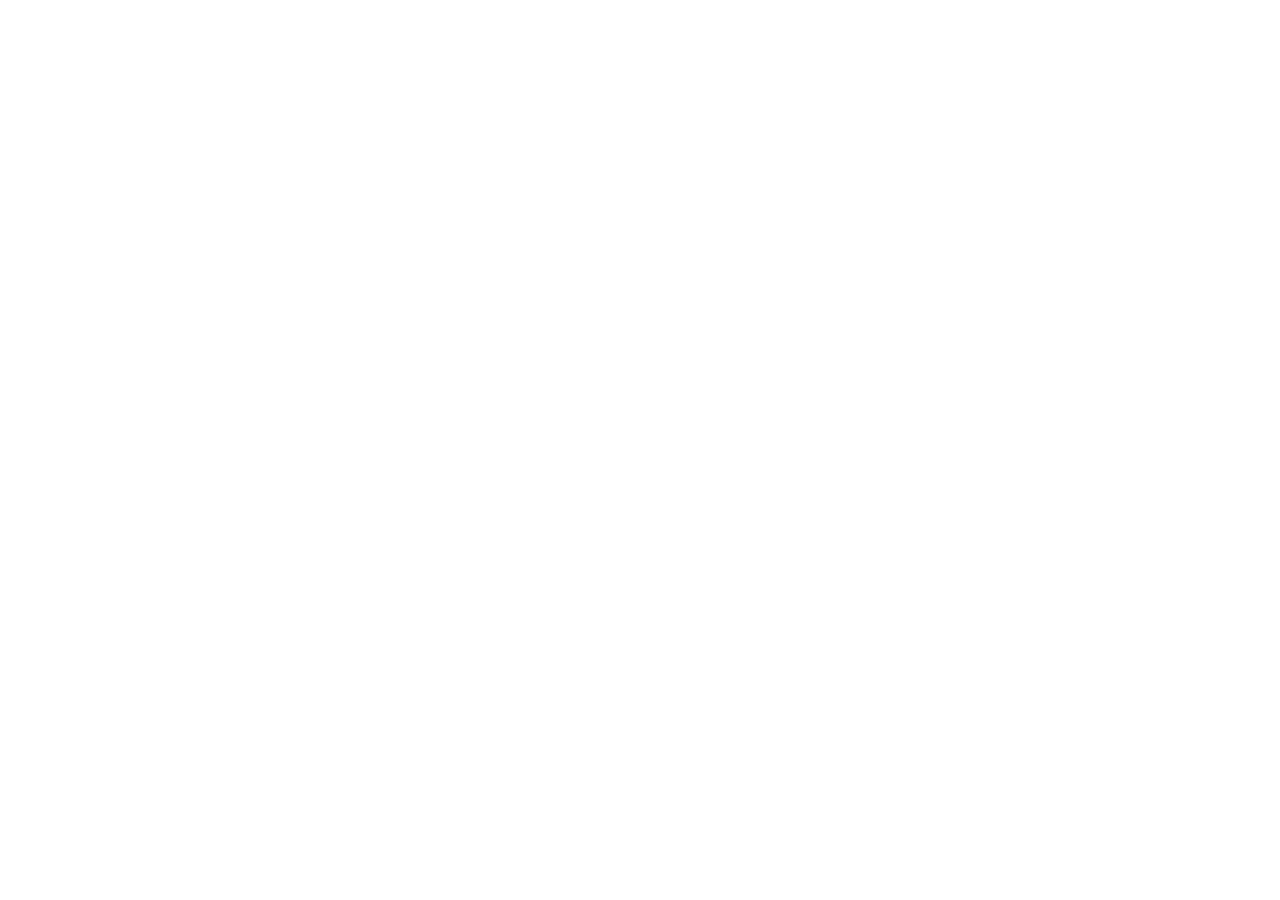
==== index.html @ 340c84c4 "Create index.html" ====
<!DOCTYPE html>
<html lang="nl">
<head>
    <meta charset="UTF-8">
    <meta http-equiv="refresh" content="0; url=https://heelhollands.eu.pythonanywhere.com/">
    <title>Doorverwijzen...</title>
</head>
<body>
    <p>Je wordt doorgestuurd. Als dit niet automatisch gebeurt, <a href="https://heelhollands.eu.pythonanywhere.com/">klik dan hier</a>.</p>
</body>
</html>
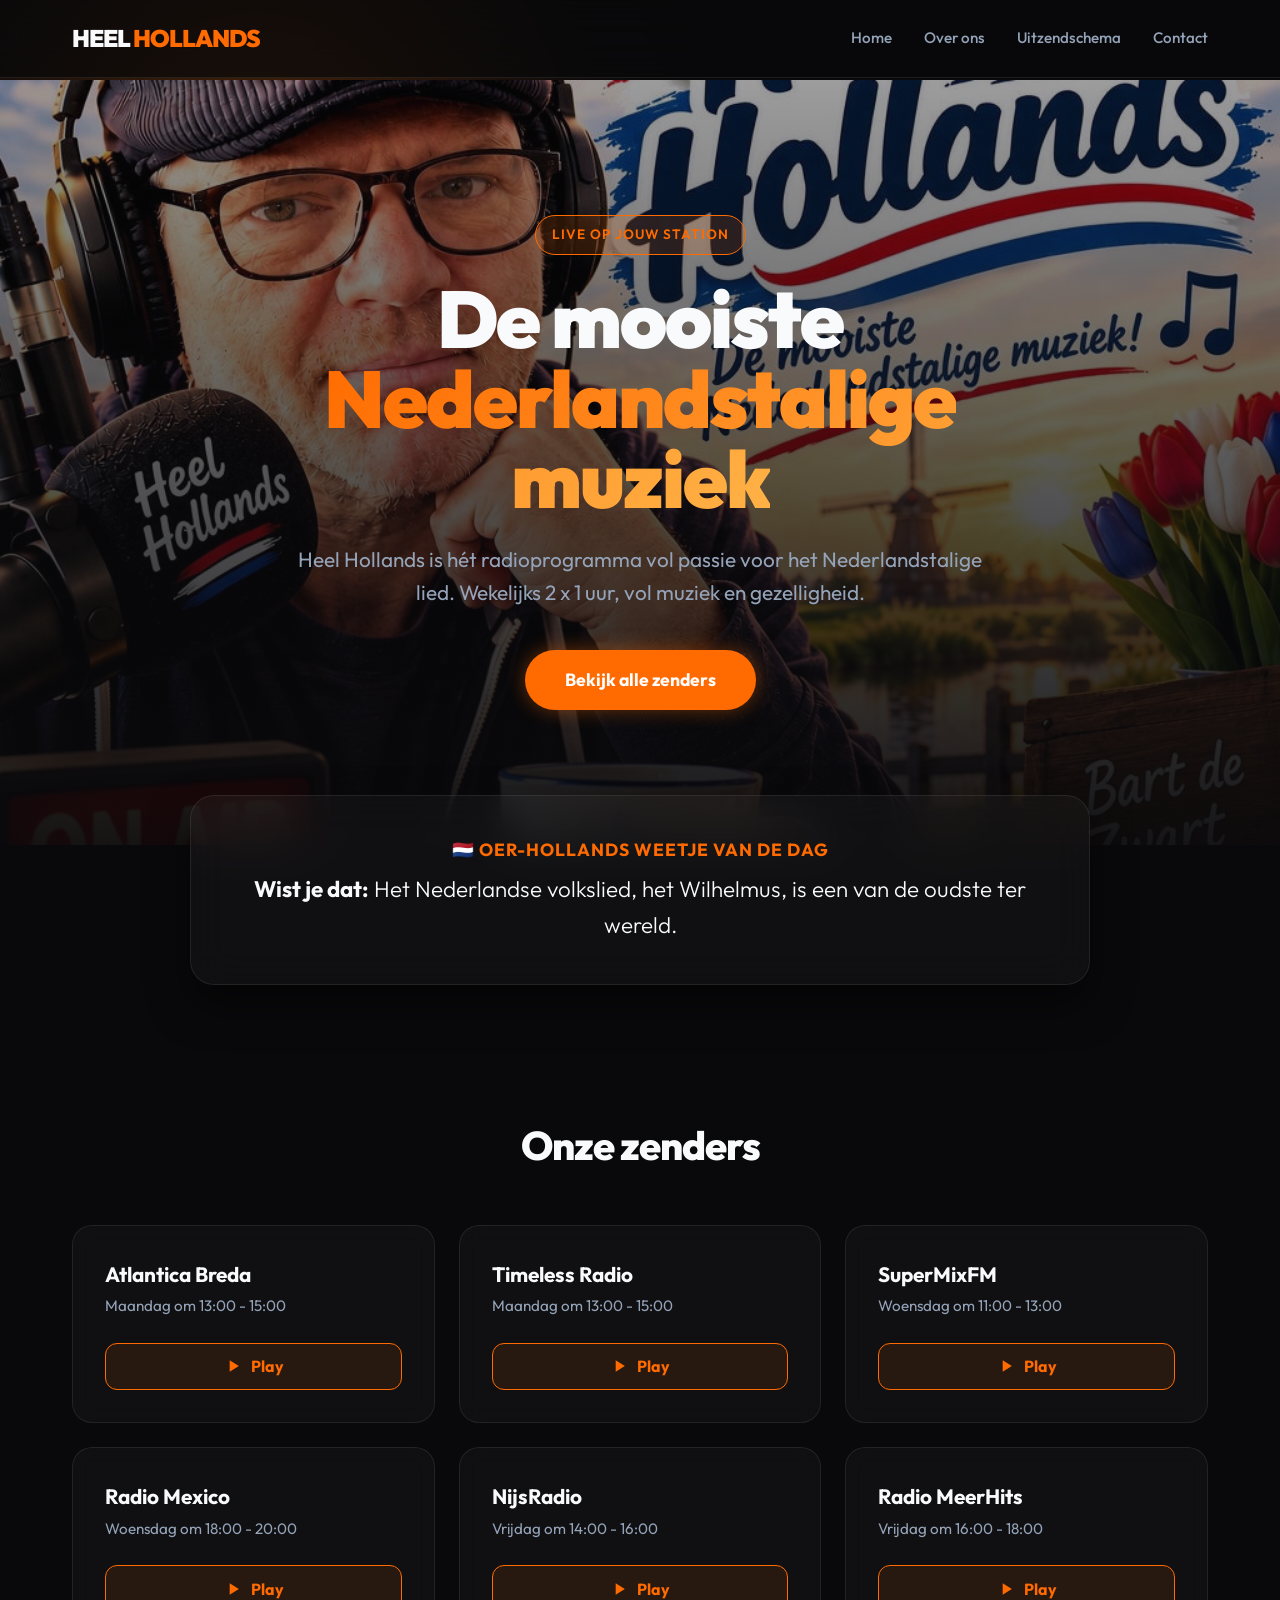
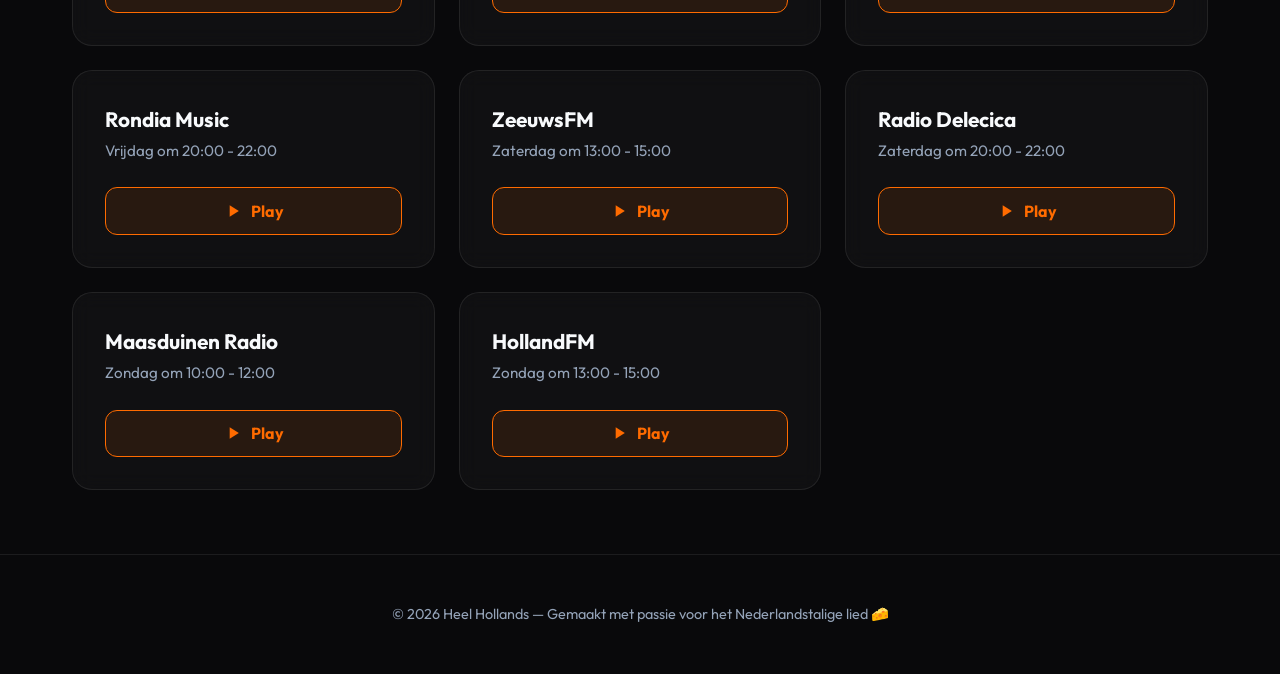
==== commit 43d9a81b: "Add files via upload" ====
--- a/index.html
+++ b/index.html
@@ -2,10 +2,115 @@
 <html lang="nl">
 <head>
     <meta charset="UTF-8">
-    <meta http-equiv="refresh" content="0; url=https://heelhollands.eu.pythonanywhere.com/">
-    <title>Doorverwijzen...</title>
+    <meta name="viewport" content="width=device-width, initial-scale=1.0">
+    <title>Heel Hollands – Nederlandstalig radioprogramma | Luister live</title>
+    <meta name="description" content="Heel Hollands is een wekelijks radioprogramma vol Nederlandstalige muziek. Bekijk het uitzendschema en luister live via onze zenders.">
+    <link rel="canonical" href="https://heelhollands.github.io/">
+    <meta property="og:type" content="website">
+    <meta property="og:locale" content="nl_NL">
+    <meta property="og:site_name" content="Heel Hollands">
+    <meta property="og:title" content="Heel Hollands – Nederlandstalig radioprogramma">
+    <meta property="og:description" content="Wekelijks radioprogramma vol Nederlandstalige muziek. Luister live via onze zenders.">
+    <meta property="og:url" content="https://heelhollands.github.io/">
+    <meta property="og:image" content="https://heelhollands.github.io/static/foto2.jpg">
+    <meta name="twitter:card" content="summary_large_image">
+    <link rel="preconnect" href="https://fonts.googleapis.com">
+    <link rel="preconnect" href="https://fonts.gstatic.com" crossorigin>
+    <link href="https://fonts.googleapis.com/css2?family=Outfit:wght@300;500;800;900&display=swap" rel="stylesheet">
+    <link rel="stylesheet" href="/style.css">
+    <script type="application/ld+json">
+    {
+        "@context": "https://schema.org",
+        "@type": "RadioSeries",
+        "name": "Heel Hollands",
+        "description": "Wekelijks, gesyndiceerd radioprogramma met Nederlandstalige muziek.",
+        "url": "https://heelhollands.github.io/",
+        "inLanguage": "nl",
+        "image": "https://heelhollands.github.io/static/foto2.jpg"
+    }
+    </script>
 </head>
 <body>
-    <p>Je wordt doorgestuurd. Als dit niet automatisch gebeurt, <a href="https://heelhollands.eu.pythonanywhere.com/">klik dan hier</a>.</p>
+    <div class="bg-glow"></div>
+    <header class="site-header">
+        <div class="header-inner">
+            <a href="/" class="logo">HEEL <span>HOLLANDS</span></a>
+            <nav class="main-nav">
+                <a href="/">Home</a>
+                <a href="/over/">Over ons</a>
+                <a href="/uitzendschema/">Uitzendschema</a>
+                <a href="/contact/">Contact</a>
+            </nav>
+        </div>
+    </header>
+    <main>
+<section class="hero-full">
+    <div class="hero-overlay"></div>
+    <div class="hero-content">
+        <span class="badge">Live op jouw station</span>
+        <h1>De mooiste<br><span class="text-gradient">Nederlandstalige muziek</span></h1>
+        <p>Heel Hollands is hét radioprogramma vol passie voor het Nederlandstalige lied. Wekelijks 2 x 1 uur, vol muziek en gezelligheid.</p>
+        <a class="knop primair" href="/uitzendschema/">Bekijk alle zenders</a>
+    </div>
+</section>
+<section class="weetje-blok">
+    <h2>🇳🇱 Oer-Hollands weetje van de dag</h2>
+    <p><strong>Wist je dat:</strong> <span id="weetje">Nederland heeft meer fietsen dan inwoners.</span></p>
+</section>
+<section class="streams-sectie">
+    <h2 class="sectie-titel">Onze zenders</h2>
+    <div class="stream-grid">
+        <div class="stream-kaart">
+            <div class="stream-info"><h3>Atlantica Breda</h3><p>Maandag om 13:00 - 15:00</p></div>
+            <button class="play-knop" data-url="https://caster05.streampakket.com/proxy/atlantica?mp=/stream"><svg viewBox="0 0 24 24" width="20" height="20" fill="currentColor" aria-hidden="true"><path d="M8 5v14l11-7z"/></svg> Play</button>
+        </div>
+        <div class="stream-kaart">
+            <div class="stream-info"><h3>Timeless Radio</h3><p>Maandag om 13:00 - 15:00</p></div>
+            <button class="play-knop" data-url="https://stream-10.pmteurope.com:8004/stream"><svg viewBox="0 0 24 24" width="20" height="20" fill="currentColor" aria-hidden="true"><path d="M8 5v14l11-7z"/></svg> Play</button>
+        </div>
+        <div class="stream-kaart">
+            <div class="stream-info"><h3>SuperMixFM</h3><p>Woensdag om 11:00 - 13:00</p></div>
+            <button class="play-knop" data-url="https://fayalobi.beheerstream.nl/8110/stream"><svg viewBox="0 0 24 24" width="20" height="20" fill="currentColor" aria-hidden="true"><path d="M8 5v14l11-7z"/></svg> Play</button>
+        </div>
+        <div class="stream-kaart">
+            <div class="stream-info"><h3>Radio Mexico</h3><p>Woensdag om 18:00 - 20:00</p></div>
+            <button class="play-knop" data-url="https://fra-pioneer08.dedicateware.com:2255/stream"><svg viewBox="0 0 24 24" width="20" height="20" fill="currentColor" aria-hidden="true"><path d="M8 5v14l11-7z"/></svg> Play</button>
+        </div>
+        <div class="stream-kaart">
+            <div class="stream-info"><h3>NijsRadio</h3><p>Vrijdag om 14:00 - 16:00</p></div>
+            <button class="play-knop" data-url="https://streammuziek.nl/listen/nijsradio/radio.mp3"><svg viewBox="0 0 24 24" width="20" height="20" fill="currentColor" aria-hidden="true"><path d="M8 5v14l11-7z"/></svg> Play</button>
+        </div>
+        <div class="stream-kaart">
+            <div class="stream-info"><h3>Radio MeerHits</h3><p>Vrijdag om 16:00 - 18:00</p></div>
+            <button class="play-knop" data-url="https://ams-pioneer02.dedicateware.com:2675/stream"><svg viewBox="0 0 24 24" width="20" height="20" fill="currentColor" aria-hidden="true"><path d="M8 5v14l11-7z"/></svg> Play</button>
+        </div>
+        <div class="stream-kaart">
+            <div class="stream-info"><h3>Rondia Music</h3><p>Vrijdag om 20:00 - 22:00</p></div>
+            <button class="play-knop" data-url="https://mars.streamerr.co:7094/stream"><svg viewBox="0 0 24 24" width="20" height="20" fill="currentColor" aria-hidden="true"><path d="M8 5v14l11-7z"/></svg> Play</button>
+        </div>
+        <div class="stream-kaart">
+            <div class="stream-info"><h3>ZeeuwsFM</h3><p>Zaterdag om 13:00 - 15:00</p></div>
+            <button class="play-knop" data-url="http://server-28.stream-server.nl:8838/stream"><svg viewBox="0 0 24 24" width="20" height="20" fill="currentColor" aria-hidden="true"><path d="M8 5v14l11-7z"/></svg> Play</button>
+        </div>
+        <div class="stream-kaart">
+            <div class="stream-info"><h3>Radio Delecica</h3><p>Zaterdag om 20:00 - 22:00</p></div>
+            <button class="play-knop" data-url="https://server-28.stream-server.nl:2000/8910/stream"><svg viewBox="0 0 24 24" width="20" height="20" fill="currentColor" aria-hidden="true"><path d="M8 5v14l11-7z"/></svg> Play</button>
+        </div>
+        <div class="stream-kaart">
+            <div class="stream-info"><h3>Maasduinen Radio</h3><p>Zondag om 10:00 - 12:00</p></div>
+            <button class="play-knop" data-url="https://radio.omroepmaasduinen.nl/listen/omroepmaasduinen/radio.mp3"><svg viewBox="0 0 24 24" width="20" height="20" fill="currentColor" aria-hidden="true"><path d="M8 5v14l11-7z"/></svg> Play</button>
+        </div>
+        <div class="stream-kaart">
+            <div class="stream-info"><h3>HollandFM</h3><p>Zondag om 13:00 - 15:00</p></div>
+            <button class="play-knop" data-url="https://server2.inetcast.nl:2435/stream"><svg viewBox="0 0 24 24" width="20" height="20" fill="currentColor" aria-hidden="true"><path d="M8 5v14l11-7z"/></svg> Play</button>
+        </div>
+    </div>
+</section>
+    </main>
+    <footer class="site-footer">
+        <p>© 2026 Heel Hollands — Gemaakt met passie voor het Nederlandstalige lied 🧀</p>
+    </footer>
+    <audio id="audio-player" preload="none"></audio>
+    <script src="/script.js"></script>
 </body>
 </html>
--- a/style.css
+++ b/style.css
@@ -0,0 +1,79 @@
+:root {
+    --bg: #09090b; --bg-kaart: rgba(255, 255, 255, 0.03); --accent: #ff6b00;
+    --accent-glow: rgba(255, 107, 0, 0.4); --tekst: #f8fafc; --muted: #94a3b8;
+    --rand: rgba(255, 255, 255, 0.08);
+}
+* { box-sizing: border-box; margin: 0; padding: 0; }
+body { font-family: 'Outfit', sans-serif; background-color: var(--bg); color: var(--tekst); line-height: 1.6; -webkit-font-smoothing: antialiased; overflow-x: hidden; }
+.bg-glow { position: fixed; top: -20%; left: -10%; width: 60vw; height: 60vw; background: radial-gradient(circle, var(--accent-glow) 0%, transparent 60%); filter: blur(100px); z-index: -1; animation: float 20s infinite alternate; }
+@keyframes float { 0% { transform: translate(0, 0); } 100% { transform: translate(10vw, 10vh); } }
+a { color: var(--tekst); text-decoration: none; transition: 0.3s; }
+a:hover { color: var(--accent); }
+.site-header { position: fixed; top: 0; left: 0; width: 100%; background: rgba(9, 9, 11, 0.7); backdrop-filter: blur(20px); -webkit-backdrop-filter: blur(20px); border-bottom: 1px solid var(--rand); z-index: 1000; }
+.header-inner { max-width: 1200px; margin: 0 auto; padding: 1.2rem 2rem; display: flex; justify-content: space-between; align-items: center; }
+.logo { font-size: 1.5rem; font-weight: 900; letter-spacing: -1px; }
+.logo span { color: var(--accent); }
+.main-nav { display: flex; gap: 2rem; }
+.main-nav a { font-weight: 500; font-size: 0.95rem; color: var(--muted); }
+.main-nav a:hover { color: var(--tekst); text-shadow: 0 0 10px rgba(255,255,255,0.3); }
+main { padding-top: 80px; }
+.hero-full { position: relative; height: 85vh; min-height: 600px; display: flex; align-items: center; justify-content: center; text-align: center; background-image: url('static/foto2.jpg'); background-size: cover; background-position: center; background-attachment: fixed; }
+.hero-overlay { position: absolute; inset: 0; background: linear-gradient(to bottom, rgba(9,9,11,0.4) 0%, rgba(9,9,11,0.95) 100%); }
+.hero-content { position: relative; z-index: 2; max-width: 900px; padding: 0 2rem; animation: fadeUp 1s ease-out; }
+@keyframes fadeUp { from { opacity: 0; transform: translateY(30px); } to { opacity: 1; transform: translateY(0); } }
+.badge { display: inline-block; padding: 0.5rem 1rem; border-radius: 99px; background: rgba(255, 107, 0, 0.15); border: 1px solid var(--accent); color: var(--accent); font-size: 0.85rem; font-weight: 600; text-transform: uppercase; letter-spacing: 1px; margin-bottom: 1.5rem; }
+.hero-content h1 { font-size: 5rem; font-weight: 900; line-height: 1; margin-bottom: 1.5rem; letter-spacing: -2px; }
+.text-gradient { background: linear-gradient(135deg, #ff6b00, #ffb347); -webkit-background-clip: text; -webkit-text-fill-color: transparent; }
+.hero-content p { font-size: 1.3rem; color: var(--muted); margin-bottom: 2.5rem; max-width: 700px; margin-left: auto; margin-right: auto; }
+.knop { display: inline-block; padding: 1rem 2.5rem; border-radius: 99px; font-weight: 700; font-size: 1.1rem; border: none; cursor: pointer; transition: 0.3s; }
+.knop.primair { background: var(--accent); color: white; box-shadow: 0 0 20px var(--accent-glow); }
+.knop.primair:hover { background: #ff8c33; box-shadow: 0 0 40px var(--accent-glow); transform: translateY(-3px); }
+.weetje-blok { max-width: 900px; margin: -50px auto 4rem; position: relative; z-index: 10; background: var(--bg-kaart); backdrop-filter: blur(20px); border: 1px solid var(--rand); border-radius: 24px; padding: 2.5rem; text-align: center; box-shadow: 0 20px 40px rgba(0,0,0,0.5); }
+.weetje-blok h2 { color: var(--accent); margin-bottom: 0.5rem; font-size: 1.1rem; text-transform: uppercase; letter-spacing: 1px; }
+.weetje-blok p { font-size: 1.4rem; font-weight: 300; }
+.streams-sectie { max-width: 1200px; margin: 0 auto; padding: 4rem 2rem; }
+.sectie-titel { font-size: 2.5rem; font-weight: 800; margin-bottom: 3rem; text-align: center; letter-spacing: -1px; }
+.stream-grid { display: grid; grid-template-columns: repeat(auto-fill, minmax(280px, 1fr)); gap: 1.5rem; }
+.stream-kaart { background: var(--bg-kaart); backdrop-filter: blur(10px); border: 1px solid var(--rand); border-radius: 20px; padding: 2rem; display: flex; flex-direction: column; justify-content: space-between; transition: 0.3s; position: relative; overflow: hidden; }
+.stream-kaart::before { content: ''; position: absolute; top: 0; left: 0; width: 100%; height: 2px; background: linear-gradient(90deg, transparent, var(--accent), transparent); opacity: 0; transition: 0.3s; }
+.stream-kaart:hover { transform: translateY(-5px); border-color: rgba(255,255,255,0.2); box-shadow: 0 15px 30px rgba(0,0,0,0.4); }
+.stream-kaart:hover::before { opacity: 1; }
+.stream-info h3 { font-size: 1.3rem; margin-bottom: 0.2rem; }
+.stream-info p { color: var(--muted); font-size: 0.95rem; margin-bottom: 1.5rem; }
+.play-knop { display: flex; align-items: center; justify-content: center; gap: 0.5rem; background: rgba(255, 107, 0, 0.1); color: var(--accent); border: 1px solid var(--accent); padding: 0.8rem 1rem; border-radius: 12px; font-weight: 700; font-family: 'Outfit', sans-serif; font-size: 1rem; cursor: pointer; transition: 0.3s; width: 100%; }
+.play-knop:hover { background: var(--accent); color: white; box-shadow: 0 0 15px var(--accent-glow); }
+.play-knop.actief { background: var(--accent); color: white; box-shadow: 0 0 15px var(--accent-glow); }
+.play-knop.mini { width: auto; padding: 0.5rem; border-radius: 50%; margin-left: 1rem; }
+
+.pagina-kop { text-align: center; padding: 6rem 2rem 3rem; }
+.pagina-kop h1 { font-size: 3.5rem; font-weight: 900; margin-bottom: 1rem; letter-spacing: -1px; }
+.pagina-kop .lead { color: var(--muted); font-size: 1.2rem; }
+
+.over-hero { position: relative; padding: 8rem 2rem; display: flex; align-items: center; justify-content: center; background-image: url('static/huisjes.png'); background-size: cover; background-position: center; background-attachment: fixed; margin-bottom: 4rem; }
+.over-hero::before { content: ''; position: absolute; inset: 0; background: rgba(9, 9, 11, 0.85); }
+
+.schema-hero { position: relative; padding: 10rem 2rem; display: flex; align-items: center; justify-content: center; background-image: url('static/neon-on-air.png'); background-size: cover; background-position: center; background-attachment: fixed; margin-bottom: 4rem; }
+.schema-hero::before { content: ''; position: absolute; inset: 0; background: rgba(9, 9, 11, 0.8); }
+
+.tekst-blok { background: var(--bg-kaart); border: 1px solid var(--rand); padding: 3rem; border-radius: 20px; max-width: 800px; margin: 0 auto 5rem; position: relative; z-index: 2; }
+.tekst-blok p { margin-bottom: 1.5rem; color: var(--muted); font-size: 1.1rem; }
+.tekst-blok h2 { color: var(--tekst); margin-top: 2rem; margin-bottom: 1rem; font-size: 1.8rem; }
+.schema-grid { display: grid; grid-template-columns: repeat(auto-fill, minmax(320px, 1fr)); gap: 1.5rem; max-width: 1200px; margin: 0 auto 5rem; padding: 0 2rem; }
+.schema-dag { background: var(--bg-kaart); padding: 2rem; border-radius: 20px; border: 1px solid var(--rand); }
+.schema-dag h2 { font-size: 1.3rem; margin-bottom: 1.5rem; color: var(--accent); border-bottom: 1px solid var(--rand); padding-bottom: 0.5rem; }
+.schema-dag ul { list-style: none; }
+.schema-dag li { margin-bottom: 1rem; padding-bottom: 1rem; border-bottom: 1px solid rgba(255,255,255,0.05); }
+.schema-dag li:last-child { margin-bottom: 0; padding-bottom: 0; border-bottom: none; }
+.schema-item { display: flex; justify-content: space-between; align-items: center; }
+.schema-item-info { flex: 1; }
+.tijd { color: var(--muted); font-size: 0.9rem; }
+.site-footer { border-top: 1px solid var(--rand); color: var(--muted); text-align: center; padding: 3rem; font-size: 0.9rem; }
+@media (max-width: 768px) {
+    .hero-content h1 { font-size: 3rem; }
+    .hero-content p { font-size: 1.1rem; }
+    .weetje-blok { margin: 2rem; padding: 2rem; }
+    .header-inner { flex-direction: column; gap: 1rem; }
+    .main-nav { gap: 1rem; font-size: 0.9rem; }
+    .pagina-kop h1 { font-size: 2.5rem; }
+    .over-hero, .schema-hero { padding: 5rem 1rem; }
+}
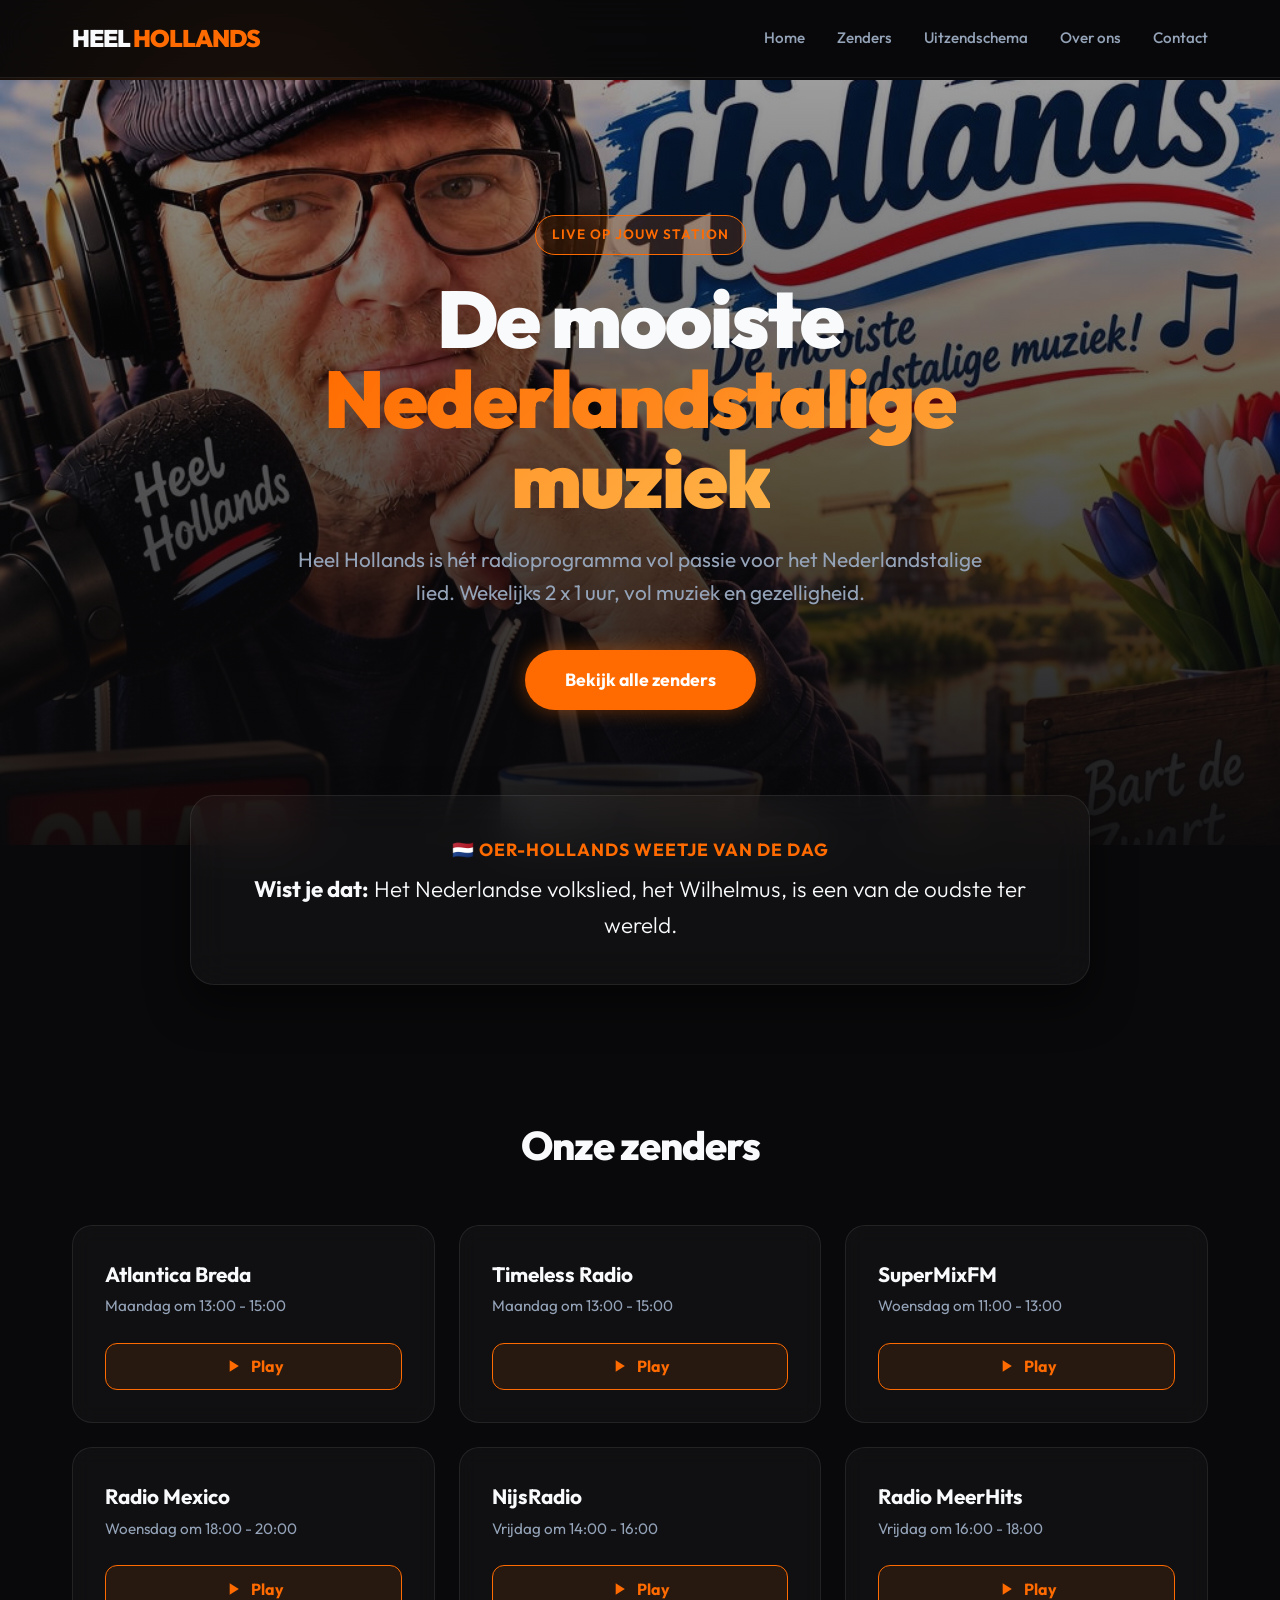
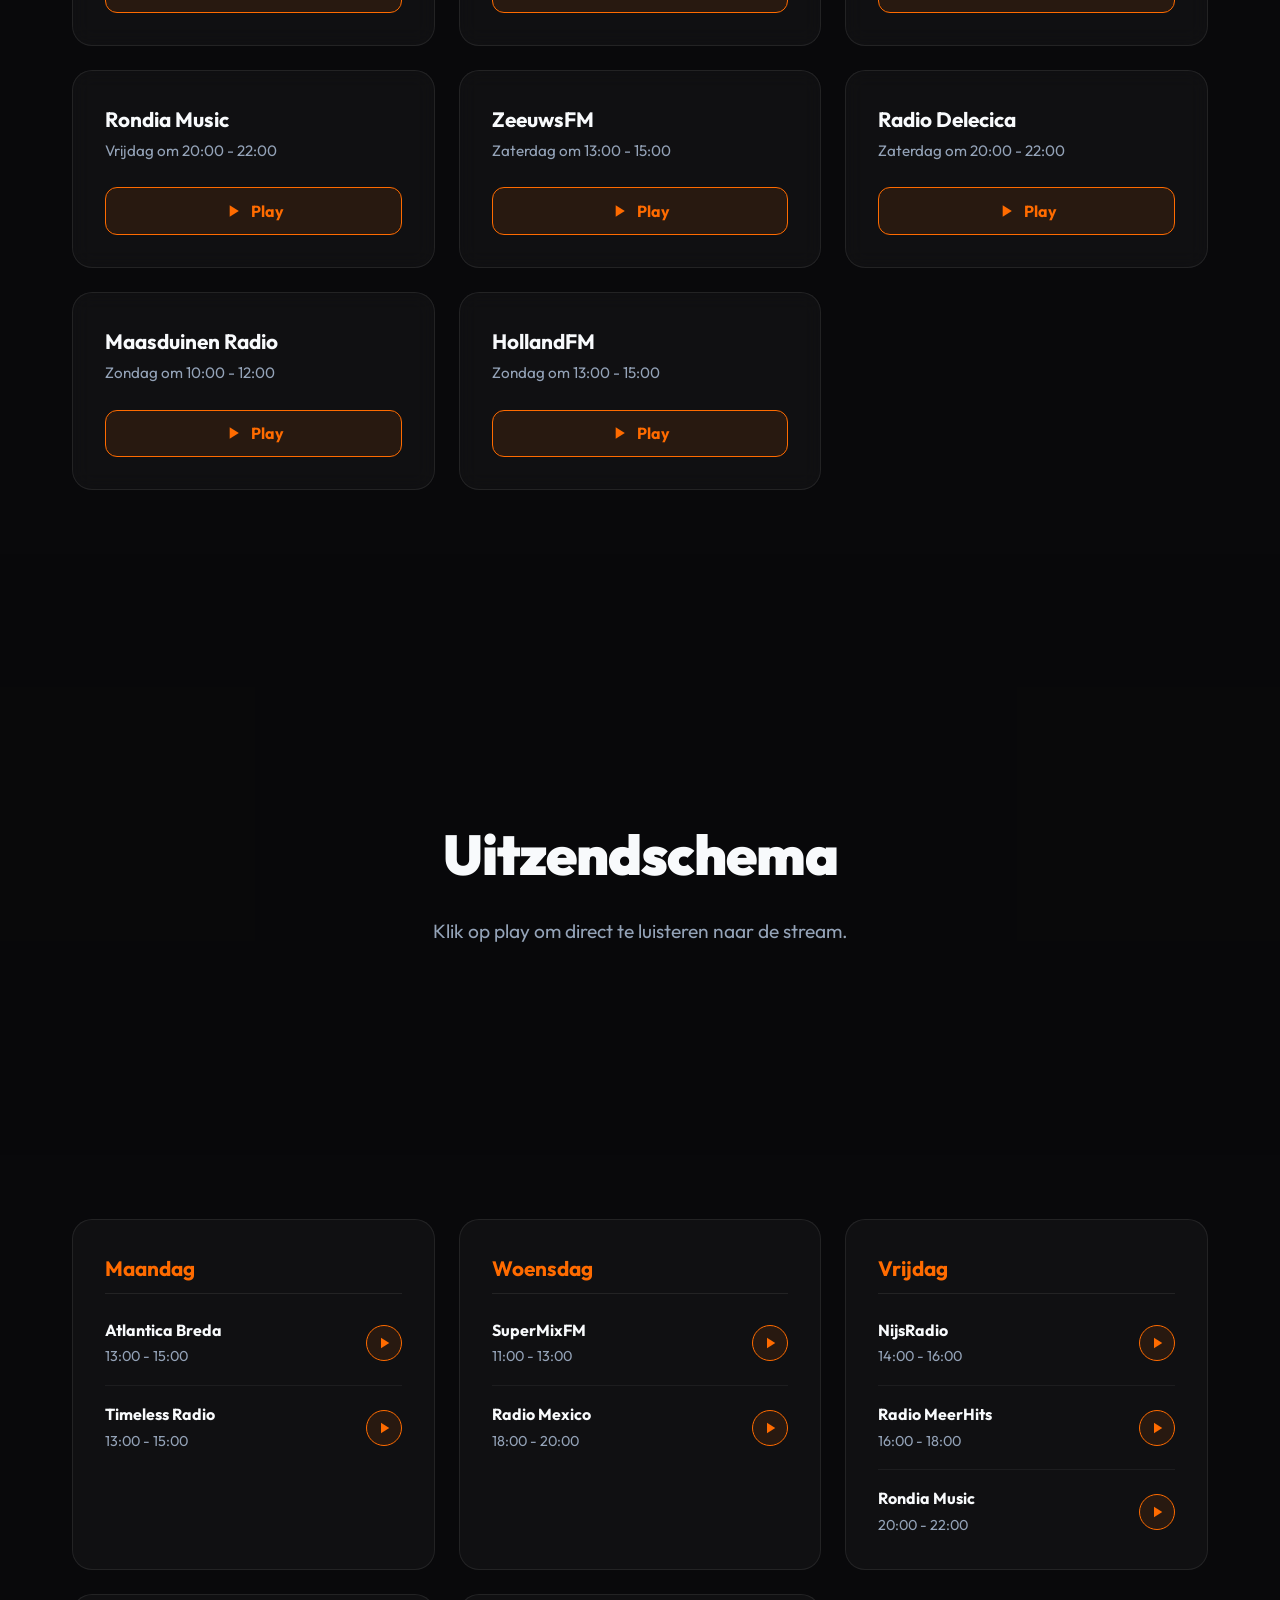
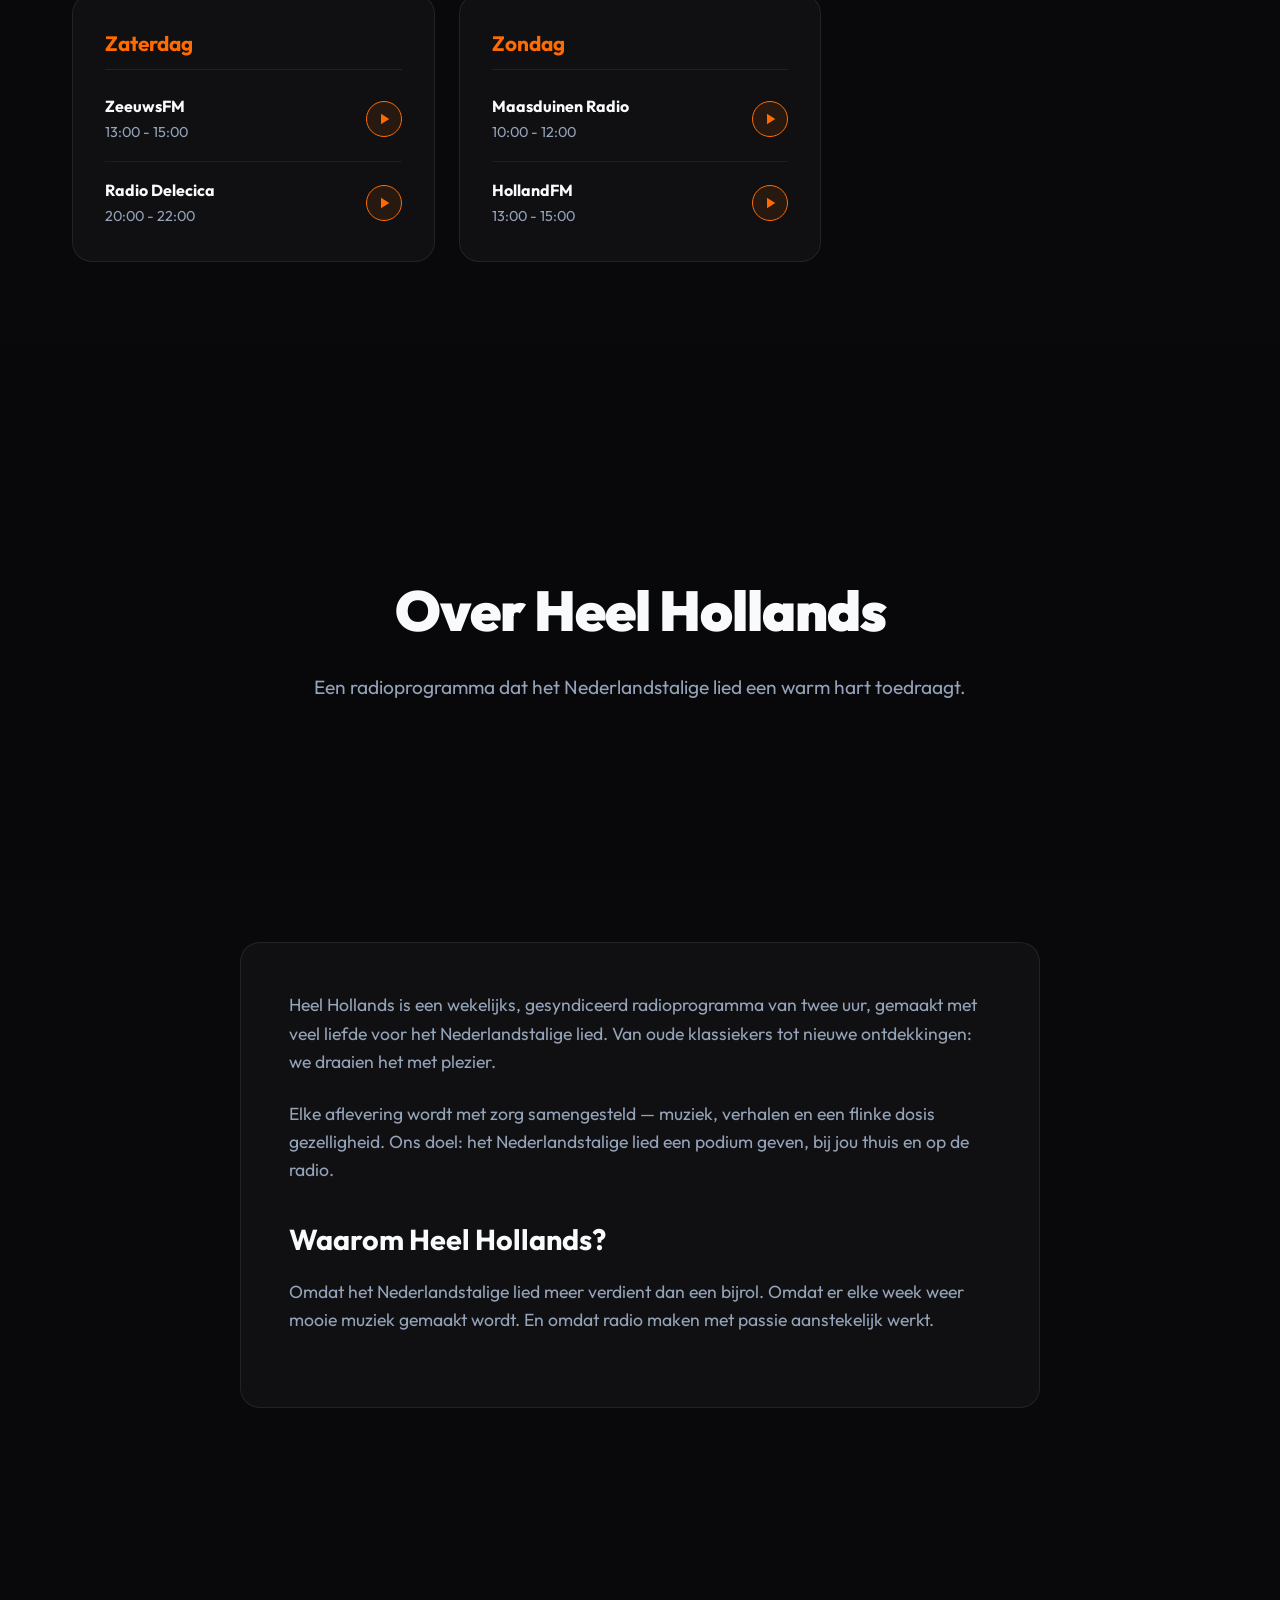
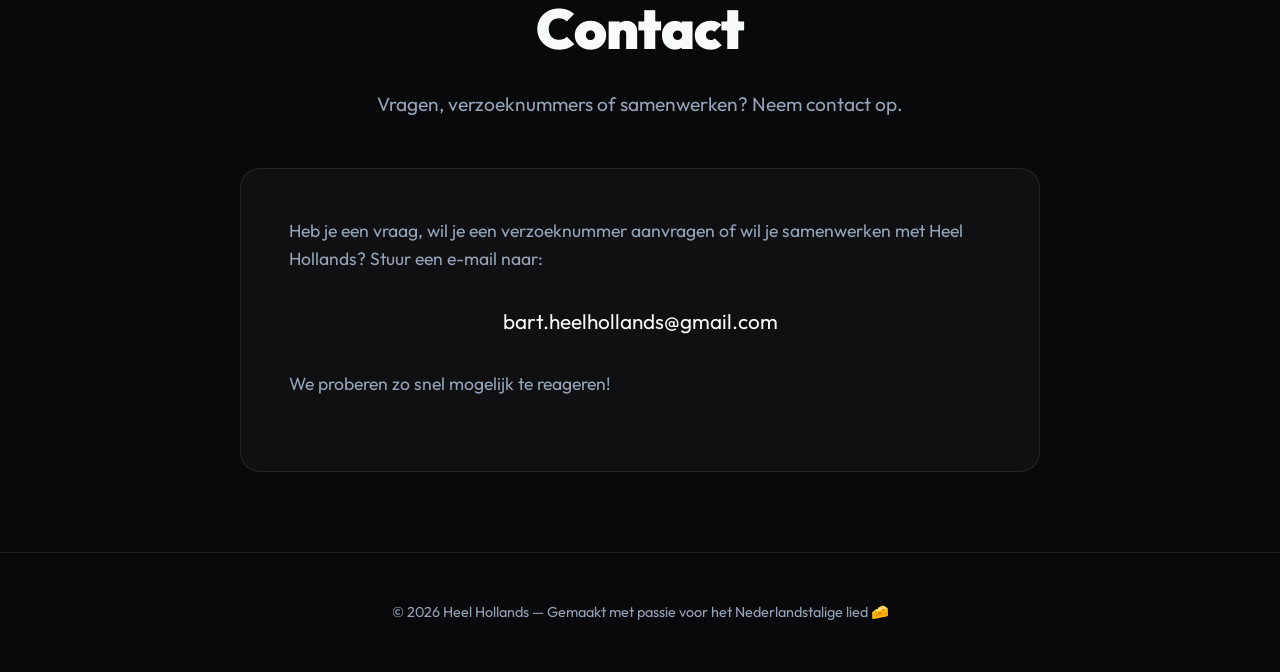
==== commit 721ef650: "Add files via upload" ====
--- a/index.html
+++ b/index.html
@@ -4,7 +4,7 @@
     <meta charset="UTF-8">
     <meta name="viewport" content="width=device-width, initial-scale=1.0">
     <title>Heel Hollands – Nederlandstalig radioprogramma | Luister live</title>
-    <meta name="description" content="Heel Hollands is een wekelijks radioprogramma vol Nederlandstalige muziek. Bekijk het uitzendschema en luister live via onze zenders.">
+    <meta name="description" content="Heel Hollands is een wekelijks radioprogramma vol Nederlandstalige muziek. Bekijk het uitzendschema, luister live via onze zenders en lees meer over het programma.">
     <link rel="canonical" href="https://heelhollands.github.io/">
     <meta property="og:type" content="website">
     <meta property="og:locale" content="nl_NL">
@@ -17,7 +17,99 @@
     <link rel="preconnect" href="https://fonts.googleapis.com">
     <link rel="preconnect" href="https://fonts.gstatic.com" crossorigin>
     <link href="https://fonts.googleapis.com/css2?family=Outfit:wght@300;500;800;900&display=swap" rel="stylesheet">
-    <link rel="stylesheet" href="/style.css">
+    <style>
+:root {
+    --bg: #09090b; --bg-kaart: rgba(255, 255, 255, 0.03); --accent: #ff6b00;
+    --accent-glow: rgba(255, 107, 0, 0.4); --tekst: #f8fafc; --muted: #94a3b8;
+    --rand: rgba(255, 255, 255, 0.08);
+}
+* { box-sizing: border-box; margin: 0; padding: 0; }
+body { font-family: 'Outfit', sans-serif; background-color: var(--bg); color: var(--tekst); line-height: 1.6; -webkit-font-smoothing: antialiased; overflow-x: hidden; }
+.bg-glow { position: fixed; top: -20%; left: -10%; width: 60vw; height: 60vw; background: radial-gradient(circle, var(--accent-glow) 0%, transparent 60%); filter: blur(100px); z-index: -1; animation: float 20s infinite alternate; }
+@keyframes float { 0% { transform: translate(0, 0); } 100% { transform: translate(10vw, 10vh); } }
+a { color: var(--tekst); text-decoration: none; transition: 0.3s; }
+a:hover { color: var(--accent); }
+.site-header { position: fixed; top: 0; left: 0; width: 100%; background: rgba(9, 9, 11, 0.7); backdrop-filter: blur(20px); -webkit-backdrop-filter: blur(20px); border-bottom: 1px solid var(--rand); z-index: 1000; }
+.header-inner { max-width: 1200px; margin: 0 auto; padding: 1.2rem 2rem; display: flex; justify-content: space-between; align-items: center; }
+.logo { font-size: 1.5rem; font-weight: 900; letter-spacing: -1px; }
+.logo span { color: var(--accent); }
+.main-nav { display: flex; gap: 2rem; }
+.main-nav a { font-weight: 500; font-size: 0.95rem; color: var(--muted); }
+.main-nav a:hover { color: var(--tekst); text-shadow: 0 0 10px rgba(255,255,255,0.3); }
+main { padding-top: 80px; }
+.hero-full { position: relative; height: 85vh; min-height: 600px; display: flex; align-items: center; justify-content: center; text-align: center; background-image: url('static/foto2.jpg'); background-size: cover; background-position: center; background-attachment: fixed; }
+.hero-overlay { position: absolute; inset: 0; background: linear-gradient(to bottom, rgba(9,9,11,0.4) 0%, rgba(9,9,11,0.95) 100%); }
+.hero-content { position: relative; z-index: 2; max-width: 900px; padding: 0 2rem; animation: fadeUp 1s ease-out; }
+@keyframes fadeUp { from { opacity: 0; transform: translateY(30px); } to { opacity: 1; transform: translateY(0); } }
+.badge { display: inline-block; padding: 0.5rem 1rem; border-radius: 99px; background: rgba(255, 107, 0, 0.15); border: 1px solid var(--accent); color: var(--accent); font-size: 0.85rem; font-weight: 600; text-transform: uppercase; letter-spacing: 1px; margin-bottom: 1.5rem; }
+.hero-content h1 { font-size: 5rem; font-weight: 900; line-height: 1; margin-bottom: 1.5rem; letter-spacing: -2px; }
+.text-gradient { background: linear-gradient(135deg, #ff6b00, #ffb347); -webkit-background-clip: text; -webkit-text-fill-color: transparent; }
+.hero-content p { font-size: 1.3rem; color: var(--muted); margin-bottom: 2.5rem; max-width: 700px; margin-left: auto; margin-right: auto; }
+.knop { display: inline-block; padding: 1rem 2.5rem; border-radius: 99px; font-weight: 700; font-size: 1.1rem; border: none; cursor: pointer; transition: 0.3s; }
+.knop.primair { background: var(--accent); color: white; box-shadow: 0 0 20px var(--accent-glow); }
+.knop.primair:hover { background: #ff8c33; box-shadow: 0 0 40px var(--accent-glow); transform: translateY(-3px); }
+.weetje-blok { max-width: 900px; margin: -50px auto 4rem; position: relative; z-index: 10; background: var(--bg-kaart); backdrop-filter: blur(20px); border: 1px solid var(--rand); border-radius: 24px; padding: 2.5rem; text-align: center; box-shadow: 0 20px 40px rgba(0,0,0,0.5); }
+.weetje-blok h2 { color: var(--accent); margin-bottom: 0.5rem; font-size: 1.1rem; text-transform: uppercase; letter-spacing: 1px; }
+.weetje-blok p { font-size: 1.4rem; font-weight: 300; }
+.streams-sectie { max-width: 1200px; margin: 0 auto; padding: 4rem 2rem; }
+.sectie-titel { font-size: 2.5rem; font-weight: 800; margin-bottom: 3rem; text-align: center; letter-spacing: -1px; }
+.stream-grid { display: grid; grid-template-columns: repeat(auto-fill, minmax(280px, 1fr)); gap: 1.5rem; }
+.stream-kaart { background: var(--bg-kaart); backdrop-filter: blur(10px); border: 1px solid var(--rand); border-radius: 20px; padding: 2rem; display: flex; flex-direction: column; justify-content: space-between; transition: 0.3s; position: relative; overflow: hidden; }
+.stream-kaart::before { content: ''; position: absolute; top: 0; left: 0; width: 100%; height: 2px; background: linear-gradient(90deg, transparent, var(--accent), transparent); opacity: 0; transition: 0.3s; }
+.stream-kaart:hover { transform: translateY(-5px); border-color: rgba(255,255,255,0.2); box-shadow: 0 15px 30px rgba(0,0,0,0.4); }
+.stream-kaart:hover::before { opacity: 1; }
+.stream-info h3 { font-size: 1.3rem; margin-bottom: 0.2rem; }
+.stream-info p { color: var(--muted); font-size: 0.95rem; margin-bottom: 1.5rem; }
+.play-knop { display: flex; align-items: center; justify-content: center; gap: 0.5rem; background: rgba(255, 107, 0, 0.1); color: var(--accent); border: 1px solid var(--accent); padding: 0.8rem 1rem; border-radius: 12px; font-weight: 700; font-family: 'Outfit', sans-serif; font-size: 1rem; cursor: pointer; transition: 0.3s; width: 100%; }
+.play-knop:hover { background: var(--accent); color: white; box-shadow: 0 0 15px var(--accent-glow); }
+.play-knop.actief { background: var(--accent); color: white; box-shadow: 0 0 15px var(--accent-glow); }
+.play-knop.mini { width: auto; padding: 0.5rem; border-radius: 50%; margin-left: 1rem; }
+
+.pagina-kop { text-align: center; padding: 6rem 2rem 3rem; }
+.pagina-kop h1 { font-size: 3.5rem; font-weight: 900; margin-bottom: 1rem; letter-spacing: -1px; }
+.pagina-kop .lead { color: var(--muted); font-size: 1.2rem; }
+
+.over-hero { position: relative; padding: 8rem 2rem; display: flex; align-items: center; justify-content: center; background-image: url('static/huisjes.png'); background-size: cover; background-position: center; background-attachment: fixed; margin-bottom: 4rem; }
+.over-hero::before { content: ''; position: absolute; inset: 0; background: rgba(9, 9, 11, 0.85); }
+
+.schema-hero { position: relative; padding: 10rem 2rem; display: flex; align-items: center; justify-content: center; background-image: url('static/neon-on-air.png'); background-size: cover; background-position: center; background-attachment: fixed; margin-bottom: 4rem; }
+.schema-hero::before { content: ''; position: absolute; inset: 0; background: rgba(9, 9, 11, 0.8); }
+
+.tekst-blok { background: var(--bg-kaart); border: 1px solid var(--rand); padding: 3rem; border-radius: 20px; max-width: 800px; margin: 0 auto 5rem; position: relative; z-index: 2; }
+.tekst-blok p { margin-bottom: 1.5rem; color: var(--muted); font-size: 1.1rem; }
+.tekst-blok h2 { color: var(--tekst); margin-top: 2rem; margin-bottom: 1rem; font-size: 1.8rem; }
+.schema-grid { display: grid; grid-template-columns: repeat(auto-fill, minmax(320px, 1fr)); gap: 1.5rem; max-width: 1200px; margin: 0 auto 5rem; padding: 0 2rem; }
+.schema-dag { background: var(--bg-kaart); padding: 2rem; border-radius: 20px; border: 1px solid var(--rand); }
+.schema-dag h2 { font-size: 1.3rem; margin-bottom: 1.5rem; color: var(--accent); border-bottom: 1px solid var(--rand); padding-bottom: 0.5rem; }
+.schema-dag ul { list-style: none; }
+.schema-dag li { margin-bottom: 1rem; padding-bottom: 1rem; border-bottom: 1px solid rgba(255,255,255,0.05); }
+.schema-dag li:last-child { margin-bottom: 0; padding-bottom: 0; border-bottom: none; }
+.schema-item { display: flex; justify-content: space-between; align-items: center; }
+.schema-item-info { flex: 1; }
+.tijd { color: var(--muted); font-size: 0.9rem; }
+.site-footer { border-top: 1px solid var(--rand); color: var(--muted); text-align: center; padding: 3rem; font-size: 0.9rem; }
+@media (max-width: 768px) {
+    .hero-content h1 { font-size: 3rem; }
+    .hero-content p { font-size: 1.1rem; }
+    .weetje-blok { margin: 2rem; padding: 2rem; }
+    .header-inner { flex-direction: column; gap: 1rem; }
+    .main-nav { gap: 1rem; font-size: 0.9rem; }
+    .pagina-kop h1 { font-size: 2.5rem; }
+    .over-hero, .schema-hero { padding: 5rem 1rem; }
+}
+
+/* Eén pagina: vloeiend scrollen en koppen op de juiste hoogte */
+html { scroll-behavior: smooth; }
+section[id] { scroll-margin-top: 100px; }
+.pagina-kop h2 { font-size: 3.5rem; font-weight: 900; margin-bottom: 1rem; letter-spacing: -1px; }
+.schema-dag h3 { font-size: 1.3rem; margin-bottom: 1.5rem; color: var(--accent); border-bottom: 1px solid var(--rand); padding-bottom: 0.5rem; }
+.tekst-blok h3 { color: var(--tekst); margin-top: 2rem; margin-bottom: 1rem; font-size: 1.8rem; }
+@media (max-width: 768px) {
+    .pagina-kop h2 { font-size: 2.5rem; }
+    section[id] { scroll-margin-top: 140px; }
+}
+
+    </style>
     <script type="application/ld+json">
     {
         "@context": "https://schema.org",
@@ -34,30 +126,34 @@
     <div class="bg-glow"></div>
     <header class="site-header">
         <div class="header-inner">
-            <a href="/" class="logo">HEEL <span>HOLLANDS</span></a>
+            <a href="#top" class="logo">HEEL <span>HOLLANDS</span></a>
             <nav class="main-nav">
-                <a href="/">Home</a>
-                <a href="/over/">Over ons</a>
-                <a href="/uitzendschema/">Uitzendschema</a>
-                <a href="/contact/">Contact</a>
+                <a href="#top">Home</a>
+                <a href="#zenders">Zenders</a>
+                <a href="#uitzendschema">Uitzendschema</a>
+                <a href="#over">Over ons</a>
+                <a href="#contact">Contact</a>
             </nav>
         </div>
     </header>
     <main>
-<section class="hero-full">
+
+<section class="hero-full" id="top">
     <div class="hero-overlay"></div>
     <div class="hero-content">
         <span class="badge">Live op jouw station</span>
         <h1>De mooiste<br><span class="text-gradient">Nederlandstalige muziek</span></h1>
         <p>Heel Hollands is hét radioprogramma vol passie voor het Nederlandstalige lied. Wekelijks 2 x 1 uur, vol muziek en gezelligheid.</p>
-        <a class="knop primair" href="/uitzendschema/">Bekijk alle zenders</a>
-    </div>
-</section>
+        <a class="knop primair" href="#zenders">Bekijk alle zenders</a>
+    </div>
+</section>
+
 <section class="weetje-blok">
     <h2>🇳🇱 Oer-Hollands weetje van de dag</h2>
     <p><strong>Wist je dat:</strong> <span id="weetje">Nederland heeft meer fietsen dan inwoners.</span></p>
 </section>
-<section class="streams-sectie">
+
+<section class="streams-sectie" id="zenders">
     <h2 class="sectie-titel">Onze zenders</h2>
     <div class="stream-grid">
         <div class="stream-kaart">
@@ -106,11 +202,164 @@
         </div>
     </div>
 </section>
+
+<section class="schema-hero" id="uitzendschema">
+    <div class="pagina-kop" style="position: relative; z-index: 2;">
+        <h2>Uitzendschema</h2>
+        <p class="lead">Klik op play om direct te luisteren naar de stream.</p>
+    </div>
+</section>
+<div class="schema-grid">
+    <div class="schema-dag">
+        <h3>Maandag</h3>
+        <ul>
+            <li class="schema-item">
+                <div class="schema-item-info"><strong>Atlantica Breda</strong><br><span class="tijd">13:00 - 15:00</span></div>
+                <button class="play-knop mini" aria-label="Speel Atlantica Breda af" data-url="https://caster05.streampakket.com/proxy/atlantica?mp=/stream"><svg viewBox="0 0 24 24" width="18" height="18" fill="currentColor" aria-hidden="true"><path d="M8 5v14l11-7z"/></svg></button>
+            </li>
+            <li class="schema-item">
+                <div class="schema-item-info"><strong>Timeless Radio</strong><br><span class="tijd">13:00 - 15:00</span></div>
+                <button class="play-knop mini" aria-label="Speel Timeless Radio af" data-url="https://stream-10.pmteurope.com:8004/stream"><svg viewBox="0 0 24 24" width="18" height="18" fill="currentColor" aria-hidden="true"><path d="M8 5v14l11-7z"/></svg></button>
+            </li>
+        </ul>
+    </div>
+    <div class="schema-dag">
+        <h3>Woensdag</h3>
+        <ul>
+            <li class="schema-item">
+                <div class="schema-item-info"><strong>SuperMixFM</strong><br><span class="tijd">11:00 - 13:00</span></div>
+                <button class="play-knop mini" aria-label="Speel SuperMixFM af" data-url="https://fayalobi.beheerstream.nl/8110/stream"><svg viewBox="0 0 24 24" width="18" height="18" fill="currentColor" aria-hidden="true"><path d="M8 5v14l11-7z"/></svg></button>
+            </li>
+            <li class="schema-item">
+                <div class="schema-item-info"><strong>Radio Mexico</strong><br><span class="tijd">18:00 - 20:00</span></div>
+                <button class="play-knop mini" aria-label="Speel Radio Mexico af" data-url="https://fra-pioneer08.dedicateware.com:2255/stream"><svg viewBox="0 0 24 24" width="18" height="18" fill="currentColor" aria-hidden="true"><path d="M8 5v14l11-7z"/></svg></button>
+            </li>
+        </ul>
+    </div>
+    <div class="schema-dag">
+        <h3>Vrijdag</h3>
+        <ul>
+            <li class="schema-item">
+                <div class="schema-item-info"><strong>NijsRadio</strong><br><span class="tijd">14:00 - 16:00</span></div>
+                <button class="play-knop mini" aria-label="Speel NijsRadio af" data-url="https://streammuziek.nl/listen/nijsradio/radio.mp3"><svg viewBox="0 0 24 24" width="18" height="18" fill="currentColor" aria-hidden="true"><path d="M8 5v14l11-7z"/></svg></button>
+            </li>
+            <li class="schema-item">
+                <div class="schema-item-info"><strong>Radio MeerHits</strong><br><span class="tijd">16:00 - 18:00</span></div>
+                <button class="play-knop mini" aria-label="Speel Radio MeerHits af" data-url="https://ams-pioneer02.dedicateware.com:2675/stream"><svg viewBox="0 0 24 24" width="18" height="18" fill="currentColor" aria-hidden="true"><path d="M8 5v14l11-7z"/></svg></button>
+            </li>
+            <li class="schema-item">
+                <div class="schema-item-info"><strong>Rondia Music</strong><br><span class="tijd">20:00 - 22:00</span></div>
+                <button class="play-knop mini" aria-label="Speel Rondia Music af" data-url="https://mars.streamerr.co:7094/stream"><svg viewBox="0 0 24 24" width="18" height="18" fill="currentColor" aria-hidden="true"><path d="M8 5v14l11-7z"/></svg></button>
+            </li>
+        </ul>
+    </div>
+    <div class="schema-dag">
+        <h3>Zaterdag</h3>
+        <ul>
+            <li class="schema-item">
+                <div class="schema-item-info"><strong>ZeeuwsFM</strong><br><span class="tijd">13:00 - 15:00</span></div>
+                <button class="play-knop mini" aria-label="Speel ZeeuwsFM af" data-url="http://server-28.stream-server.nl:8838/stream"><svg viewBox="0 0 24 24" width="18" height="18" fill="currentColor" aria-hidden="true"><path d="M8 5v14l11-7z"/></svg></button>
+            </li>
+            <li class="schema-item">
+                <div class="schema-item-info"><strong>Radio Delecica</strong><br><span class="tijd">20:00 - 22:00</span></div>
+                <button class="play-knop mini" aria-label="Speel Radio Delecica af" data-url="https://server-28.stream-server.nl:2000/8910/stream"><svg viewBox="0 0 24 24" width="18" height="18" fill="currentColor" aria-hidden="true"><path d="M8 5v14l11-7z"/></svg></button>
+            </li>
+        </ul>
+    </div>
+    <div class="schema-dag">
+        <h3>Zondag</h3>
+        <ul>
+            <li class="schema-item">
+                <div class="schema-item-info"><strong>Maasduinen Radio</strong><br><span class="tijd">10:00 - 12:00</span></div>
+                <button class="play-knop mini" aria-label="Speel Maasduinen Radio af" data-url="https://radio.omroepmaasduinen.nl/listen/omroepmaasduinen/radio.mp3"><svg viewBox="0 0 24 24" width="18" height="18" fill="currentColor" aria-hidden="true"><path d="M8 5v14l11-7z"/></svg></button>
+            </li>
+            <li class="schema-item">
+                <div class="schema-item-info"><strong>HollandFM</strong><br><span class="tijd">13:00 - 15:00</span></div>
+                <button class="play-knop mini" aria-label="Speel HollandFM af" data-url="https://server2.inetcast.nl:2435/stream"><svg viewBox="0 0 24 24" width="18" height="18" fill="currentColor" aria-hidden="true"><path d="M8 5v14l11-7z"/></svg></button>
+            </li>
+        </ul>
+    </div>
+</div>
+
+<section class="over-hero" id="over">
+    <div class="pagina-kop" style="position: relative; z-index: 2;">
+        <h2>Over Heel Hollands</h2>
+        <p class="lead">Een radioprogramma dat het Nederlandstalige lied een warm hart toedraagt.</p>
+    </div>
+</section>
+<section class="tekst-blok">
+    <p>Heel Hollands is een wekelijks, gesyndiceerd radioprogramma van twee uur, gemaakt met veel liefde voor het Nederlandstalige lied. Van oude klassiekers tot nieuwe ontdekkingen: we draaien het met plezier.</p>
+    <p>Elke aflevering wordt met zorg samengesteld — muziek, verhalen en een flinke dosis gezelligheid. Ons doel: het Nederlandstalige lied een podium geven, bij jou thuis en op de radio.</p>
+    <h3>Waarom Heel Hollands?</h3>
+    <p>Omdat het Nederlandstalige lied meer verdient dan een bijrol. Omdat er elke week weer mooie muziek gemaakt wordt. En omdat radio maken met passie aanstekelijk werkt.</p>
+</section>
+
+<section class="pagina-kop" id="contact">
+    <h2>Contact</h2>
+    <p class="lead">Vragen, verzoeknummers of samenwerken? Neem contact op.</p>
+</section>
+<section class="tekst-blok">
+    <p>Heb je een vraag, wil je een verzoeknummer aanvragen of wil je samenwerken met Heel Hollands? Stuur een e-mail naar:</p>
+    <p style="font-size: 1.3rem; text-align: center; margin: 2rem 0;">
+        <a href="mailto:bart.heelhollands@gmail.com">bart.heelhollands@gmail.com</a>
+    </p>
+    <p>We proberen zo snel mogelijk te reageren!</p>
+</section>
+
     </main>
     <footer class="site-footer">
         <p>© 2026 Heel Hollands — Gemaakt met passie voor het Nederlandstalige lied 🧀</p>
     </footer>
     <audio id="audio-player" preload="none"></audio>
-    <script src="/script.js"></script>
+    <script>
+(function () {
+    // Willekeurig weetje (op de homepage staat er server-side al één in de HTML voor Google)
+    var WEETJES = [
+        "Nederland heeft meer fietsen dan inwoners.",
+        "De naam 'Nederland' betekent 'laag land'.",
+        "Amsterdam heeft meer bruggen dan Venetië.",
+        "Het Nederlandse koningshuis stamt af van Willem van Oranje.",
+        "De VOC was in de 17e eeuw het grootste handelsbedrijf ter wereld.",
+        "Nederland telt 21 nationale parken.",
+        "De allereerste verkeerswet ter wereld kwam uit Nederland (1906).",
+        "Het Nederlandse volkslied, het Wilhelmus, is een van de oudste ter wereld."
+    ];
+    var weetje = document.getElementById('weetje');
+    if (weetje) {
+        weetje.textContent = WEETJES[Math.floor(Math.random() * WEETJES.length)];
+    }
+
+    // Audiospeler
+    var audio = document.getElementById('audio-player');
+    var huidigeKnop = null;
+
+    function resetKnop(knop) {
+        knop.innerHTML = knop.dataset.origineel;
+        knop.classList.remove('actief');
+        huidigeKnop = null;
+    }
+
+    var stopHtml = '<svg viewBox="0 0 24 24" width="20" height="20" fill="currentColor" aria-hidden="true"><path d="M6 19h4V5H6v14zm8-14v14h4V5h-4z"/></svg>';
+
+    function speelStream(knop) {
+        if (huidigeKnop && huidigeKnop !== knop) { audio.pause(); resetKnop(huidigeKnop); }
+        if (huidigeKnop === knop) { audio.pause(); resetKnop(knop); return; }
+        audio.src = knop.dataset.url;
+        audio.play().catch(function (e) { console.log('Fout bij afspelen:', e); });
+        knop.innerHTML = knop.classList.contains('mini') ? stopHtml : stopHtml + ' Stop';
+        knop.classList.add('actief');
+        huidigeKnop = knop;
+    }
+
+    var knoppen = document.querySelectorAll('.play-knop[data-url]');
+    for (var i = 0; i < knoppen.length; i++) {
+        (function (knop) {
+            knop.dataset.origineel = knop.innerHTML;
+            knop.addEventListener('click', function () { speelStream(knop); });
+        })(knoppen[i]);
+    }
+})();
+
+    </script>
 </body>
 </html>
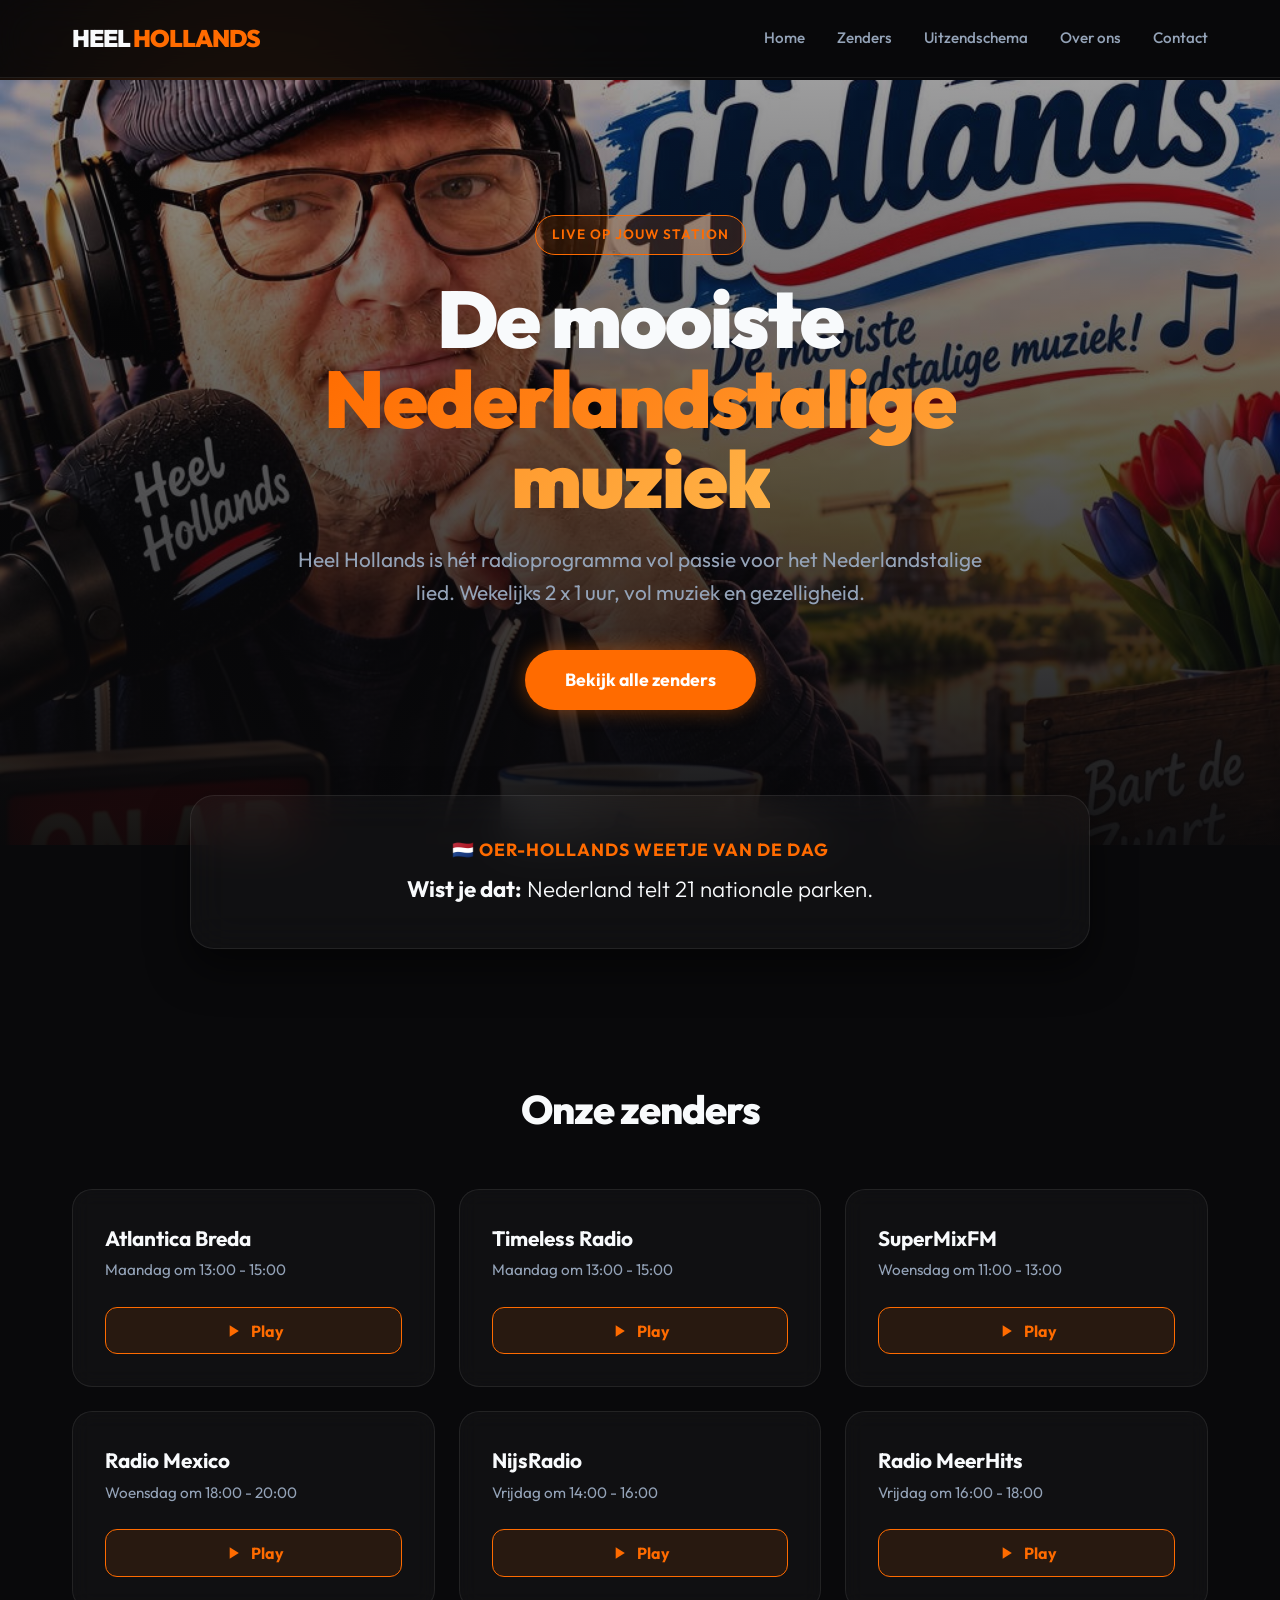
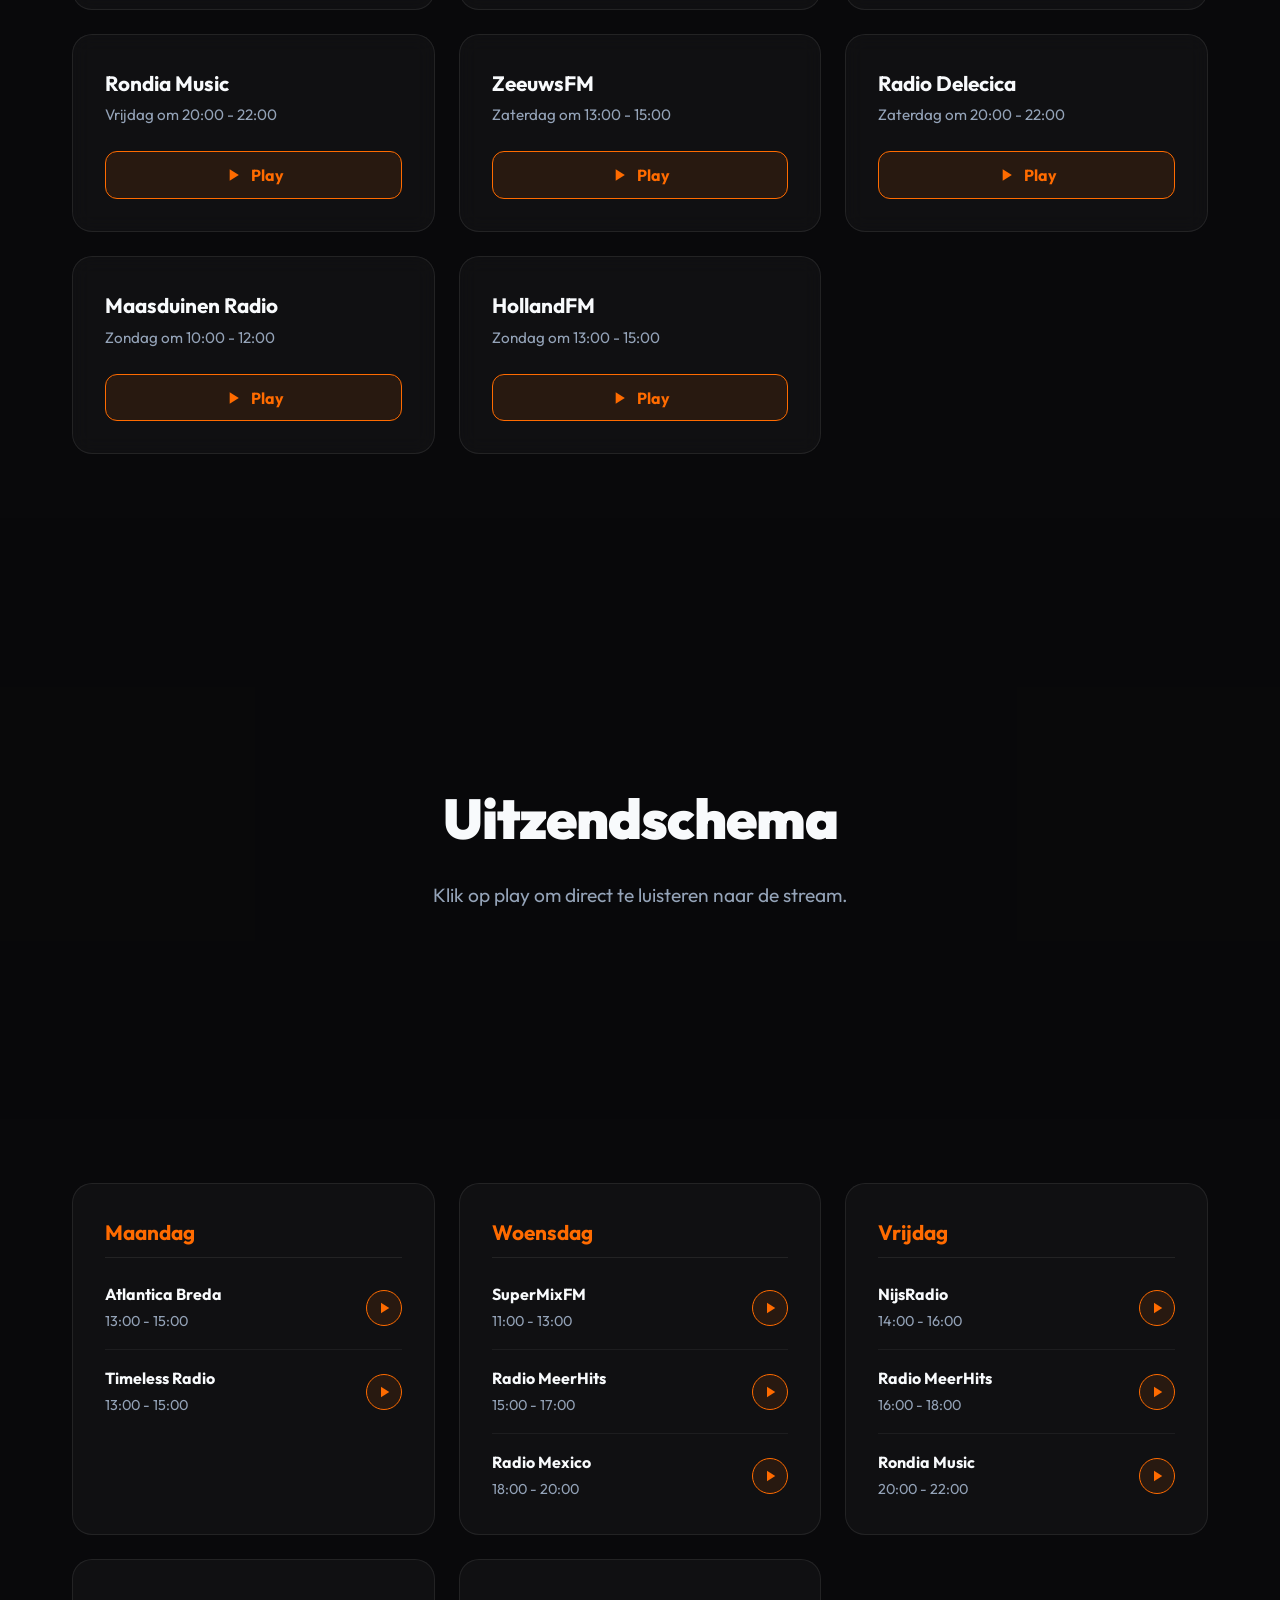
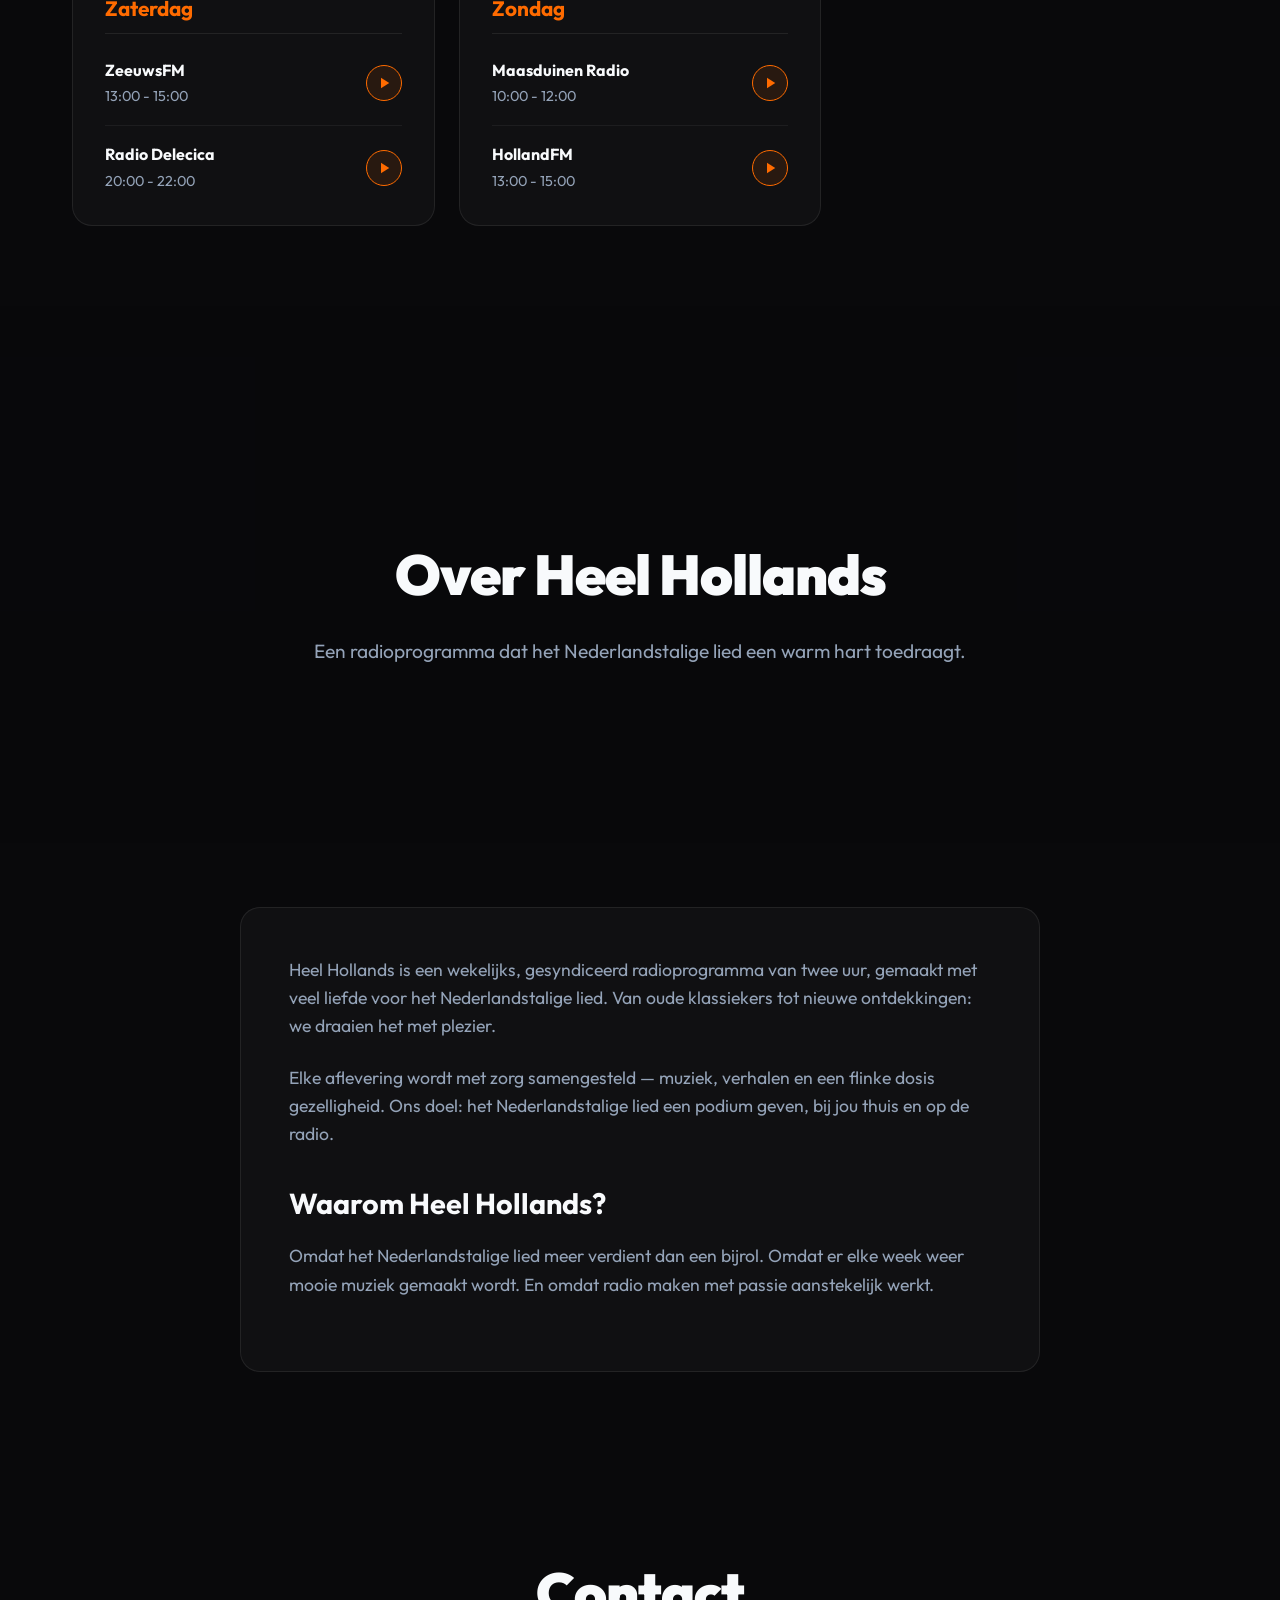
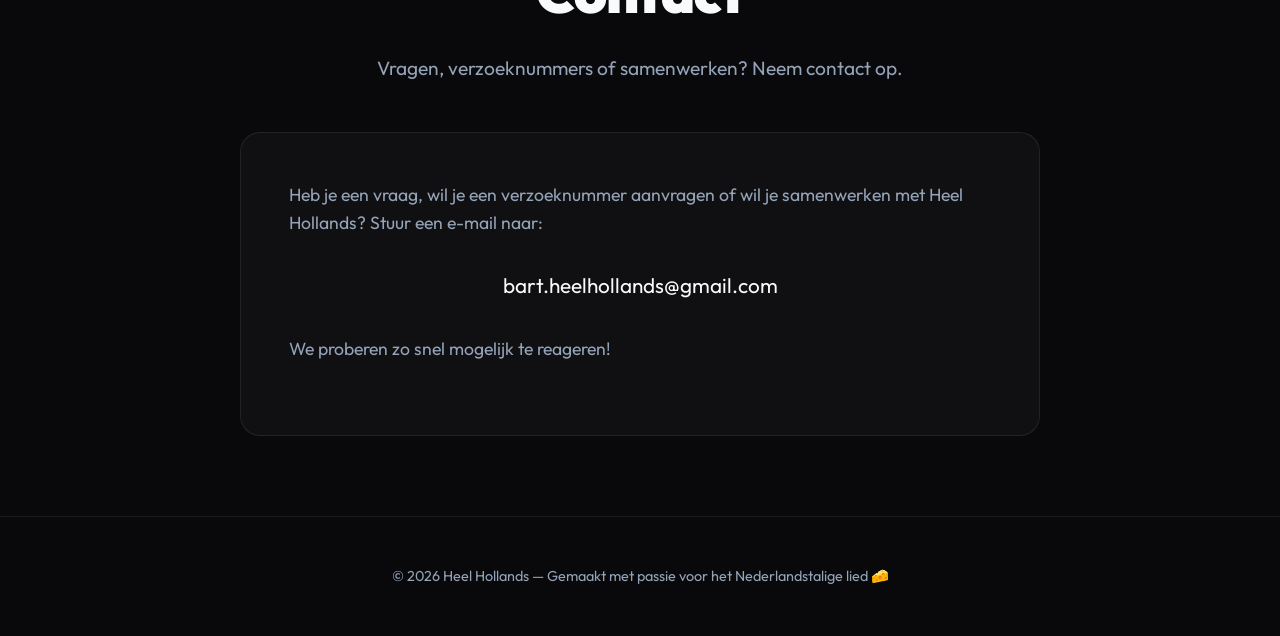
==== commit dabd70e9: "Website bijgewerkt 2026-11-20 06:25" ====
--- a/index.html
+++ b/index.html
@@ -231,6 +231,10 @@
                 <button class="play-knop mini" aria-label="Speel SuperMixFM af" data-url="https://fayalobi.beheerstream.nl/8110/stream"><svg viewBox="0 0 24 24" width="18" height="18" fill="currentColor" aria-hidden="true"><path d="M8 5v14l11-7z"/></svg></button>
             </li>
             <li class="schema-item">
+                <div class="schema-item-info"><strong>Radio MeerHits</strong><br><span class="tijd">15:00 - 17:00</span></div>
+                <button class="play-knop mini" aria-label="Speel Radio MeerHits af" data-url="https://ams-pioneer02.dedicateware.com:2675/stream"><svg viewBox="0 0 24 24" width="18" height="18" fill="currentColor" aria-hidden="true"><path d="M8 5v14l11-7z"/></svg></button>
+            </li>
+            <li class="schema-item">
                 <div class="schema-item-info"><strong>Radio Mexico</strong><br><span class="tijd">18:00 - 20:00</span></div>
                 <button class="play-knop mini" aria-label="Speel Radio Mexico af" data-url="https://fra-pioneer08.dedicateware.com:2255/stream"><svg viewBox="0 0 24 24" width="18" height="18" fill="currentColor" aria-hidden="true"><path d="M8 5v14l11-7z"/></svg></button>
             </li>
